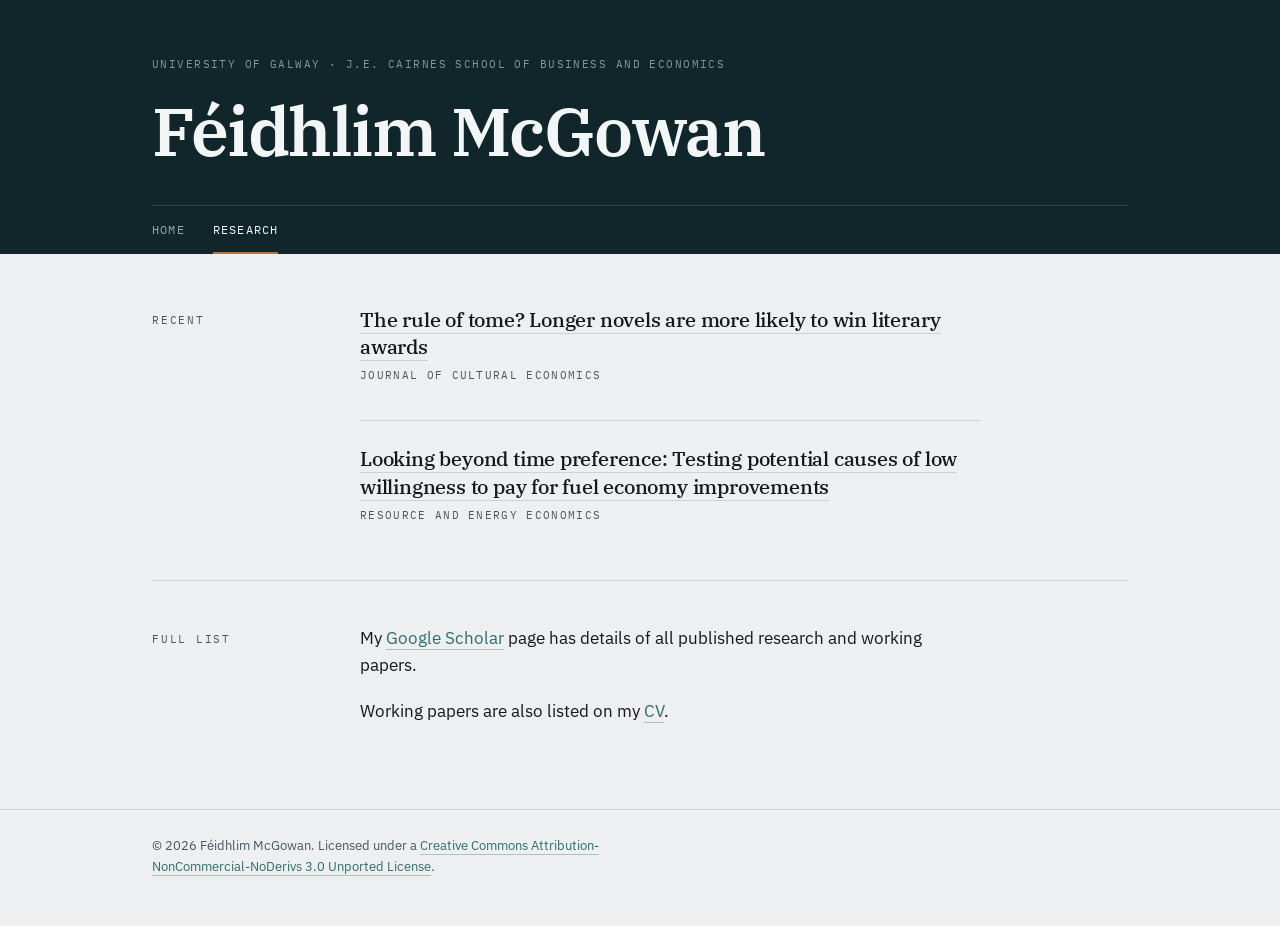
==== research.html @ b28275c6 "Add files via upload" ====
<!DOCTYPE html>
<html lang="en">
<head>
<meta charset="utf-8">
<meta name="viewport" content="width=device-width, initial-scale=1">
<title>Research — Féidhlim McGowan</title>
<meta name="description" content="Publications and working papers by Féidhlim McGowan, University of Galway.">
<link rel="preconnect" href="https://fonts.googleapis.com">
<link rel="preconnect" href="https://fonts.gstatic.com" crossorigin>
<link href="https://fonts.googleapis.com/css2?family=IBM+Plex+Mono:wght@400;500&family=IBM+Plex+Sans:wght@400;500&family=IBM+Plex+Serif:wght@400;500;600&display=swap" rel="stylesheet">
<link rel="stylesheet" href="style.css">
</head>
<body>

<header class="masthead">
  <div class="shell">
    <p class="eyebrow">University of Galway &middot; J.E. Cairnes School of Business and Economics</p>
    <h1 class="name"><a class="name-link" href="index.html">Féidhlim McGowan</a></h1>
    <nav class="nav" aria-label="Main">
      <a class="nav-link" href="index.html">Home</a>
      <a class="nav-link is-current" href="research.html" aria-current="page">Research</a>
    </nav>
  </div>
</header>

<main class="shell">

  <section class="row">
    <div class="row-side"><p class="label">Recent</p></div>
    <div class="row-main">
      <ol class="pubs">
        <li class="pub">
          <h2 class="pub-title"><a href="https://link.springer.com/article/10.1007/s10824-023-09488-5">The rule of tome? Longer novels are more likely to win literary awards</a></h2>
          <p class="pub-venue">Journal of Cultural Economics</p>
        </li>
        <li class="pub">
          <h2 class="pub-title"><a href="https://www.sciencedirect.com/science/article/pii/S0928765523000593">Looking beyond time preference: Testing potential causes of low willingness to pay for fuel economy improvements</a></h2>
          <p class="pub-venue">Resource and Energy Economics</p>
        </li>
      </ol>
    </div>
  </section>

  <section class="row">
    <div class="row-side"><p class="label">Full list</p></div>
    <div class="row-main">
      <p>My <a href="https://scholar.google.com/citations?user=2-0zZQ0AAAAJ&amp;hl=en">Google Scholar</a> page has details of all published research and working papers.</p>
      <p>Working papers are also listed on my <a href="https://drive.google.com/file/d/1mFG8vTPg3kO5vVx-VU3ewMBa4Q5LKQzz/view?usp=sharing">CV</a>.</p>
    </div>
  </section>

</main>

<footer class="footer">
  <div class="shell">
    <p>&copy; 2026 Féidhlim McGowan. Licensed under a <a href="http://creativecommons.org/licenses/by-nc-nd/3.0/deed.en_US">Creative Commons Attribution-NonCommercial-NoDerivs 3.0 Unported License</a>.</p>
  </div>
</footer>

</body>
</html>
---- style.css ----
:root {
  --paper: #edeff0;
  --deep: #10262b;
  --ink: #14181c;
  --slate: #4a565e;
  --sea: #2e6e6b;
  --ochre: #b4763a;
  --rule: #ccd2d5;
  --rule-dark: #2c4348;

  --serif: "IBM Plex Serif", Georgia, serif;
  --sans: "IBM Plex Sans", system-ui, sans-serif;
  --mono: "IBM Plex Mono", ui-monospace, monospace;
}

* { box-sizing: border-box; }

html { -webkit-text-size-adjust: 100%; }

body {
  margin: 0;
  background: var(--paper);
  color: var(--ink);
  font-family: var(--sans);
  font-size: 17px;
  line-height: 1.62;
}

.shell {
  width: 100%;
  max-width: 1040px;
  margin: 0 auto;
  padding: 0 32px;
}

a { color: var(--sea); text-decoration: none; border-bottom: 1px solid rgba(46,110,107,.35); }
a:hover { border-bottom-color: var(--sea); }
a:focus-visible { outline: 2px solid var(--ochre); outline-offset: 3px; border-radius: 2px; }

/* ---------- masthead ---------- */

.masthead {
  background: var(--deep);
  color: #e6ecec;
  padding: 56px 0 0;
}

.eyebrow {
  margin: 0 0 22px;
  font-family: var(--mono);
  font-size: 11px;
  letter-spacing: .13em;
  text-transform: uppercase;
  color: #7f9a9c;
}

.name {
  margin: 0;
  font-family: var(--serif);
  font-weight: 600;
  font-size: clamp(2.5rem, 7vw, 4.25rem);
  line-height: 1.02;
  letter-spacing: -.022em;
  color: #f2f6f6;
}

.name-link { color: inherit; border-bottom: 0; }
.name-link:hover { border-bottom: 0; color: #fff; }

/* signature element: the pronunciation key */
.pron {
  margin: 22px 0 0;
  display: flex;
  align-items: baseline;
  gap: 14px;
  flex-wrap: wrap;
  border-top: 1px solid var(--rule-dark);
  padding-top: 16px;
  max-width: 640px;
}

.pron dt {
  font-family: var(--mono);
  font-size: 11px;
  letter-spacing: .16em;
  text-transform: uppercase;
  color: #6d8a8d;
}

.pron dd { margin: 0; }

.pron-key {
  font-family: var(--serif);
  font-size: 1.22rem;
  color: var(--ochre);
  font-style: italic;
}

.pron-note {
  font-size: .88rem;
  color: #9db3b4;
}

.nav {
  display: flex;
  gap: 28px;
  margin-top: 40px;
  border-top: 1px solid var(--rule-dark);
  padding-top: 14px;
}

.nav-link {
  display: inline-block;
  padding-bottom: 12px;
  font-family: var(--mono);
  font-size: 12px;
  letter-spacing: .1em;
  text-transform: uppercase;
  color: #93aaac;
  border-bottom: 2px solid transparent;
}

.nav-link:hover { color: #dbe6e6; border-bottom-color: var(--rule-dark); }
.nav-link.is-current { color: #f2f6f6; border-bottom-color: var(--ochre); }

/* ---------- rows ---------- */

main.shell { padding-top: 8px; padding-bottom: 8px; }

.row {
  display: grid;
  grid-template-columns: 168px 1fr;
  gap: 40px;
  padding: 44px 0;
  border-bottom: 1px solid var(--rule);
}

.row:last-child { border-bottom: 0; }

.row-side { padding-top: 6px; }

.label {
  margin: 0;
  font-family: var(--mono);
  font-size: 11px;
  letter-spacing: .16em;
  text-transform: uppercase;
  color: var(--slate);
}

.row-main > :first-child { margin-top: 0; }
.row-main > :last-child { margin-bottom: 0; }
.row-main p { margin: 0 0 1.05em; max-width: 62ch; }

.lede {
  font-family: var(--serif);
  font-size: 1.24rem;
  line-height: 1.55;
}

.portrait { margin: 0; }
.portrait img {
  display: block;
  width: 100%;
  height: auto;
  filter: grayscale(1) contrast(1.04);
  border: 1px solid var(--rule);
}

.more { font-family: var(--mono); font-size: .82rem; letter-spacing: .04em; }

.links { list-style: none; margin: 0; padding: 0; }
.links li { padding: 9px 0; border-bottom: 1px solid var(--rule); max-width: 62ch; }
.links li:first-child { padding-top: 0; }
.links li:last-child { border-bottom: 0; }

.email {
  font-family: var(--mono);
  font-size: .95rem;
  word-break: break-word;
}
.dot { color: var(--ochre); }

.aside { color: var(--slate); font-size: .95rem; }

/* ---------- publications ---------- */

.pubs { list-style: none; margin: 0; padding: 0; counter-reset: pub; }

.pub {
  padding: 0 0 24px;
  margin: 0 0 24px;
  border-bottom: 1px solid var(--rule);
  max-width: 62ch;
}
.pub:last-child { border-bottom: 0; padding-bottom: 0; margin-bottom: 0; }

.pub-title {
  margin: 0 0 6px;
  font-family: var(--serif);
  font-weight: 500;
  font-size: 1.28rem;
  line-height: 1.35;
  letter-spacing: -.01em;
}

.pub-title a { color: var(--ink); border-bottom: 1px solid var(--rule); }
.pub-title a:hover { color: var(--sea); border-bottom-color: var(--sea); }

.pub-venue {
  margin: 0;
  font-family: var(--mono);
  font-size: 11px;
  letter-spacing: .12em;
  text-transform: uppercase;
  color: var(--slate);
}

/* ---------- footer ---------- */

.footer {
  border-top: 1px solid var(--rule);
  margin-top: 32px;
  padding: 26px 0 48px;
}

.footer p {
  margin: 0;
  font-size: .8rem;
  color: var(--slate);
  max-width: 62ch;
}

/* ---------- responsive ---------- */

@media (max-width: 680px) {
  body { font-size: 16px; }
  .shell { padding: 0 20px; }
  .masthead { padding-top: 36px; }
  .row { grid-template-columns: 1fr; gap: 14px; padding: 32px 0; }
  .row-side { padding-top: 0; }
  .portrait { max-width: 180px; }
  .nav { gap: 20px; margin-top: 30px; }
}
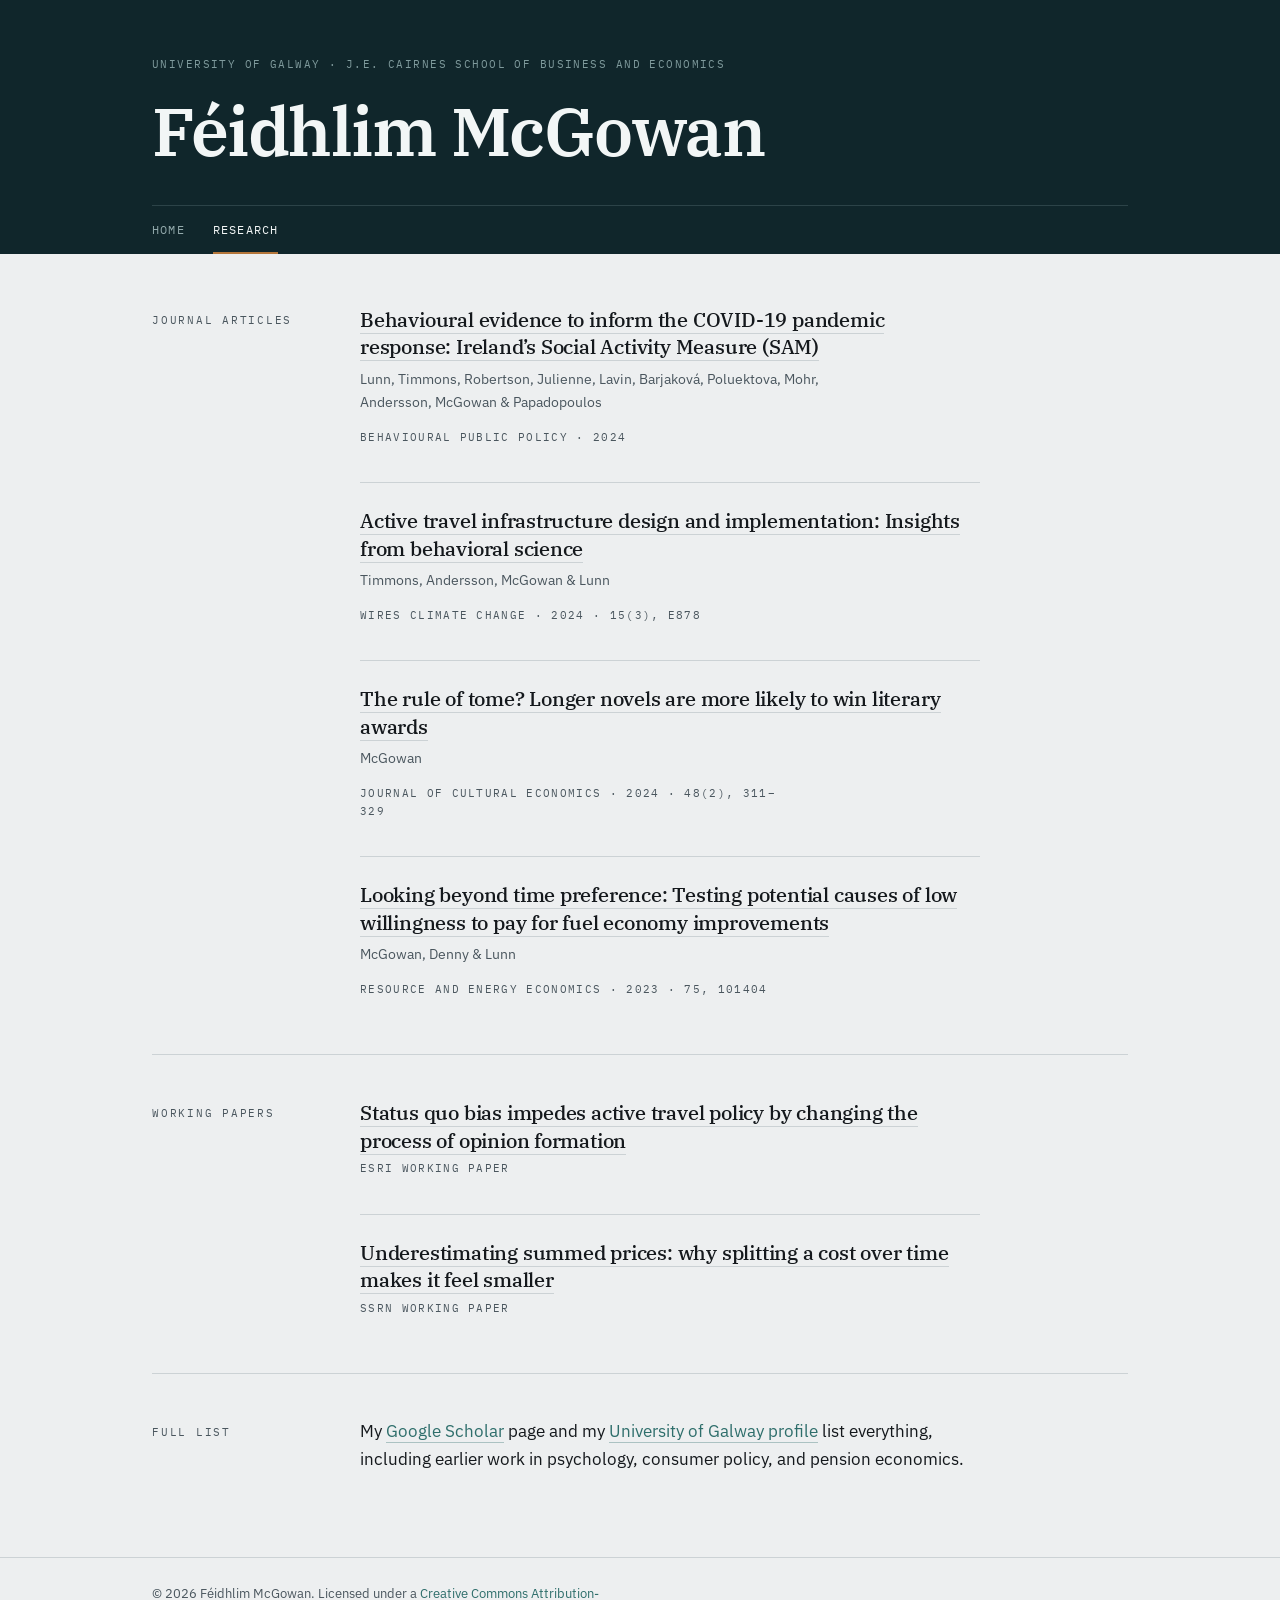
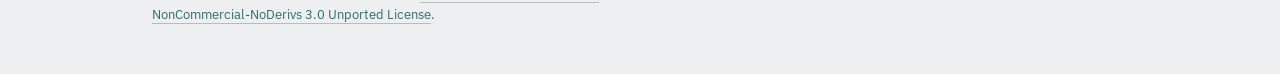
==== commit 6bd18b14: "Add files via upload" ====
--- a/research.html
+++ b/research.html
@@ -4,7 +4,7 @@
 <meta charset="utf-8">
 <meta name="viewport" content="width=device-width, initial-scale=1">
 <title>Research — Féidhlim McGowan</title>
-<meta name="description" content="Publications and working papers by Féidhlim McGowan, University of Galway.">
+<meta name="description" content="Publications and working papers by Féidhlim McGowan, behavioural economist, University of Galway.">
 <link rel="preconnect" href="https://fonts.googleapis.com">
 <link rel="preconnect" href="https://fonts.gstatic.com" crossorigin>
 <link href="https://fonts.googleapis.com/css2?family=IBM+Plex+Mono:wght@400;500&family=IBM+Plex+Sans:wght@400;500&family=IBM+Plex+Serif:wght@400;500;600&display=swap" rel="stylesheet">
@@ -26,16 +26,44 @@
 <main class="shell">
 
   <section class="row">
-    <div class="row-side"><p class="label">Recent</p></div>
+    <div class="row-side"><p class="label">Journal articles</p></div>
     <div class="row-main">
       <ol class="pubs">
         <li class="pub">
-          <h2 class="pub-title"><a href="https://link.springer.com/article/10.1007/s10824-023-09488-5">The rule of tome? Longer novels are more likely to win literary awards</a></h2>
-          <p class="pub-venue">Journal of Cultural Economics</p>
+          <h2 class="pub-title"><a href="https://doi.org/10.1017/bpp.2024.9">Behavioural evidence to inform the COVID-19 pandemic response: Ireland&rsquo;s Social Activity Measure (SAM)</a></h2>
+          <p class="pub-meta">Lunn, Timmons, Robertson, Julienne, Lavin, Barjaková, Poluektova, Mohr, Andersson, McGowan &amp; Papadopoulos</p>
+          <p class="pub-venue">Behavioural Public Policy &middot; 2024</p>
         </li>
         <li class="pub">
-          <h2 class="pub-title"><a href="https://www.sciencedirect.com/science/article/pii/S0928765523000593">Looking beyond time preference: Testing potential causes of low willingness to pay for fuel economy improvements</a></h2>
-          <p class="pub-venue">Resource and Energy Economics</p>
+          <h2 class="pub-title"><a href="https://doi.org/10.1002/wcc.878">Active travel infrastructure design and implementation: Insights from behavioral science</a></h2>
+          <p class="pub-meta">Timmons, Andersson, McGowan &amp; Lunn</p>
+          <p class="pub-venue">WIREs Climate Change &middot; 2024 &middot; 15(3), e878</p>
+        </li>
+        <li class="pub">
+          <h2 class="pub-title"><a href="https://doi.org/10.1007/s10824-023-09488-5">The rule of tome? Longer novels are more likely to win literary awards</a></h2>
+          <p class="pub-meta">McGowan</p>
+          <p class="pub-venue">Journal of Cultural Economics &middot; 2024 &middot; 48(2), 311&ndash;329</p>
+        </li>
+        <li class="pub">
+          <h2 class="pub-title"><a href="https://doi.org/10.1016/j.reseneeco.2023.101404">Looking beyond time preference: Testing potential causes of low willingness to pay for fuel economy improvements</a></h2>
+          <p class="pub-meta">McGowan, Denny &amp; Lunn</p>
+          <p class="pub-venue">Resource and Energy Economics &middot; 2023 &middot; 75, 101404</p>
+        </li>
+      </ol>
+    </div>
+  </section>
+
+  <section class="row">
+    <div class="row-side"><p class="label">Working papers</p></div>
+    <div class="row-main">
+      <ol class="pubs">
+        <li class="pub">
+          <h2 class="pub-title"><a href="https://www.esri.ie/publications/status-quo-bias-impedes-active-travel-policy-by-changing-the-process-of-opinion">Status quo bias impedes active travel policy by changing the process of opinion formation</a></h2>
+          <p class="pub-venue">ESRI working paper</p>
+        </li>
+        <li class="pub">
+          <h2 class="pub-title"><a href="https://papers.ssrn.com/sol3/papers.cfm?abstract_id=4021708">Underestimating summed prices: why splitting a cost over time makes it feel smaller</a></h2>
+          <p class="pub-venue">SSRN working paper</p>
         </li>
       </ol>
     </div>
@@ -44,8 +72,7 @@
   <section class="row">
     <div class="row-side"><p class="label">Full list</p></div>
     <div class="row-main">
-      <p>My <a href="https://scholar.google.com/citations?user=2-0zZQ0AAAAJ&amp;hl=en">Google Scholar</a> page has details of all published research and working papers.</p>
-      <p>Working papers are also listed on my <a href="https://drive.google.com/file/d/1mFG8vTPg3kO5vVx-VU3ewMBa4Q5LKQzz/view?usp=sharing">CV</a>.</p>
+      <p>My <a href="https://scholar.google.com/citations?user=2-0zZQ0AAAAJ&amp;hl=en">Google Scholar</a> page and my <a href="https://research.universityofgalway.ie/en/persons/f%C3%A9idhlim-mcgowan/">University of Galway profile</a> list everything, including earlier work in psychology, consumer policy, and pension economics.</p>
     </div>
   </section>
 
--- a/style.css
+++ b/style.css
@@ -207,6 +207,12 @@
 .pub-title a { color: var(--ink); border-bottom: 1px solid var(--rule); }
 .pub-title a:hover { color: var(--sea); border-bottom-color: var(--sea); }
 
+.pub-meta {
+  margin: 0 0 4px;
+  font-size: .9rem;
+  color: var(--slate);
+}
+
 .pub-venue {
   margin: 0;
   font-family: var(--mono);
@@ -214,6 +220,52 @@
   letter-spacing: .12em;
   text-transform: uppercase;
   color: var(--slate);
+}
+
+/* research strands */
+
+.strands { margin: 0; max-width: 62ch; }
+
+.strands dt {
+  font-family: var(--serif);
+  font-weight: 500;
+  font-size: 1.1rem;
+  margin: 0 0 4px;
+}
+
+.strands dt + dd { margin: 0 0 22px; }
+.strands dd:last-child { margin-bottom: 0; }
+
+.funder {
+  display: block;
+  font-family: var(--mono);
+  font-size: 10px;
+  font-weight: 400;
+  letter-spacing: .14em;
+  text-transform: uppercase;
+  color: var(--ochre);
+  margin-top: 3px;
+}
+
+.topics { margin: 0; padding: 0; list-style: none; max-width: 62ch; counter-reset: topic; }
+
+.topics li {
+  position: relative;
+  padding: 8px 0 8px 30px;
+  border-bottom: 1px solid var(--rule);
+  counter-increment: topic;
+}
+
+.topics li:last-child { border-bottom: 0; }
+
+.topics li::before {
+  content: counter(topic, decimal-leading-zero);
+  position: absolute;
+  left: 0;
+  top: 10px;
+  font-family: var(--mono);
+  font-size: 11px;
+  color: var(--ochre);
 }
 
 /* ---------- footer ---------- */
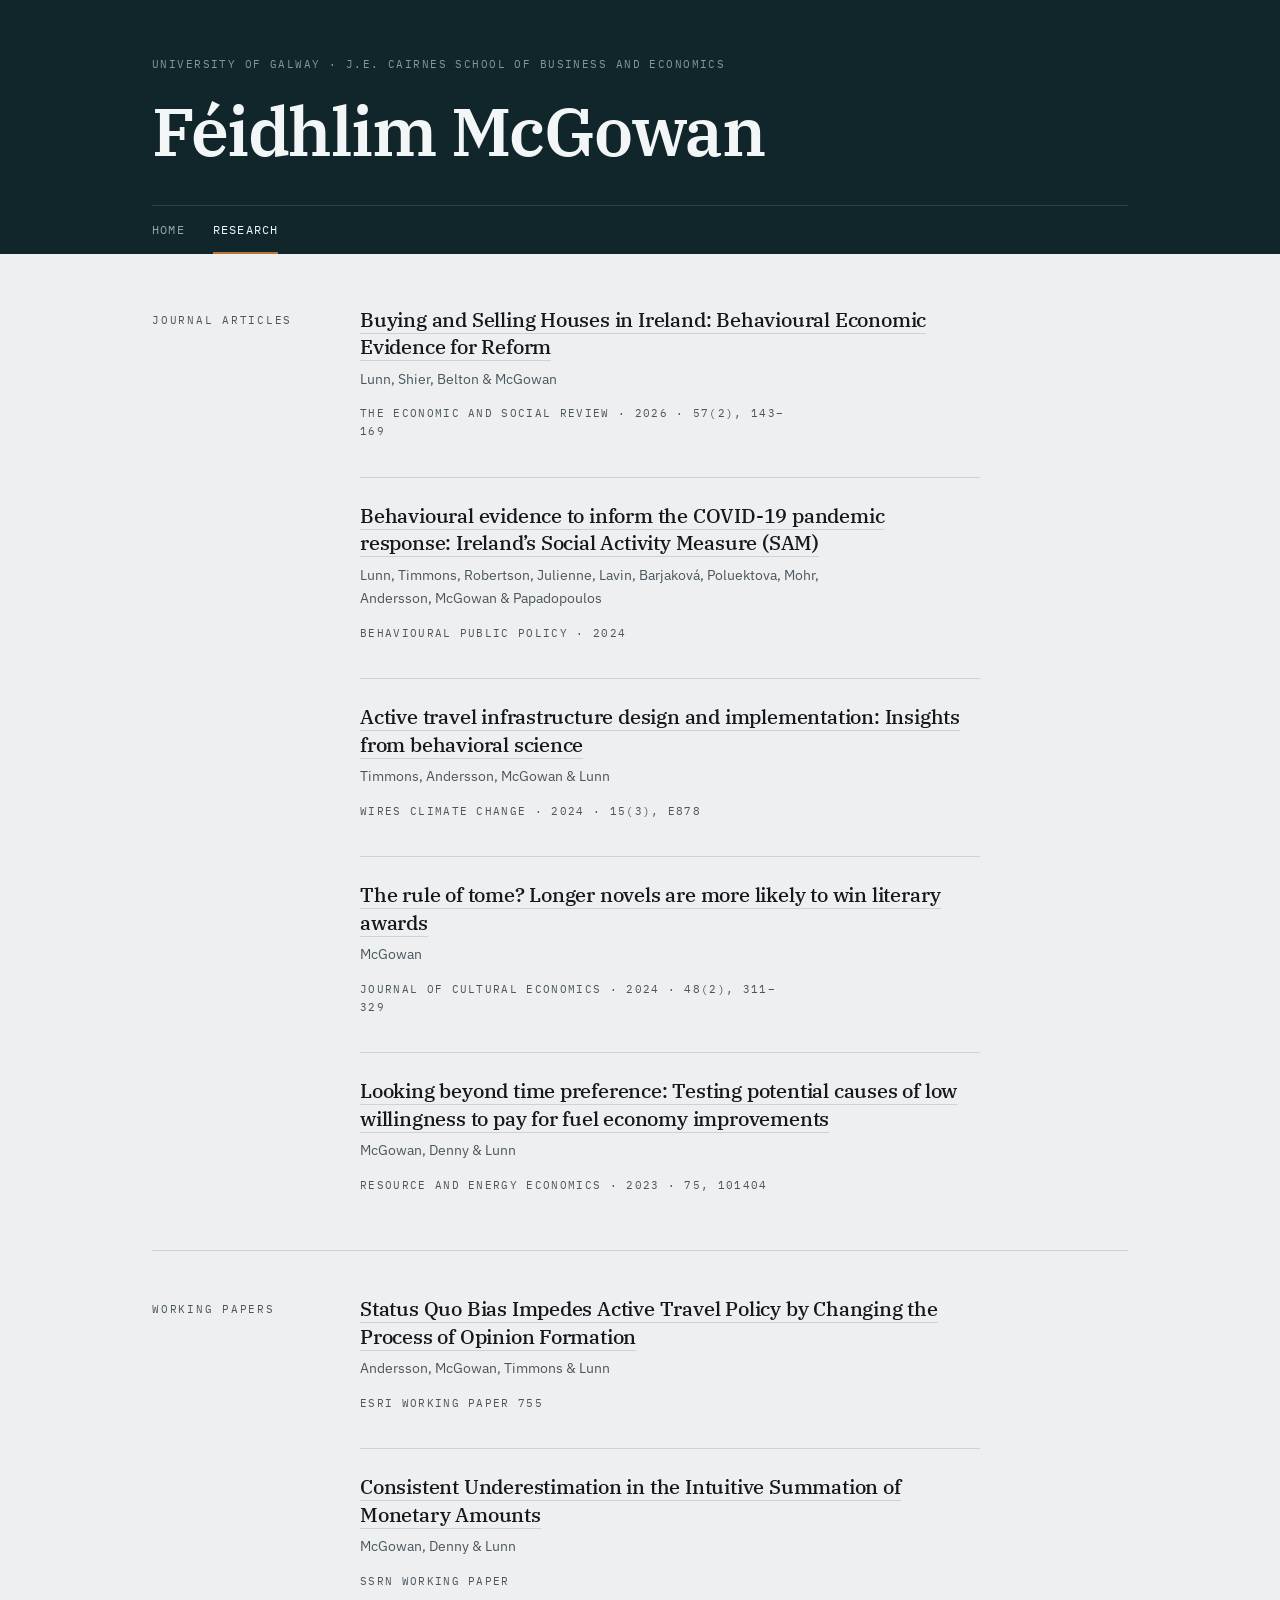
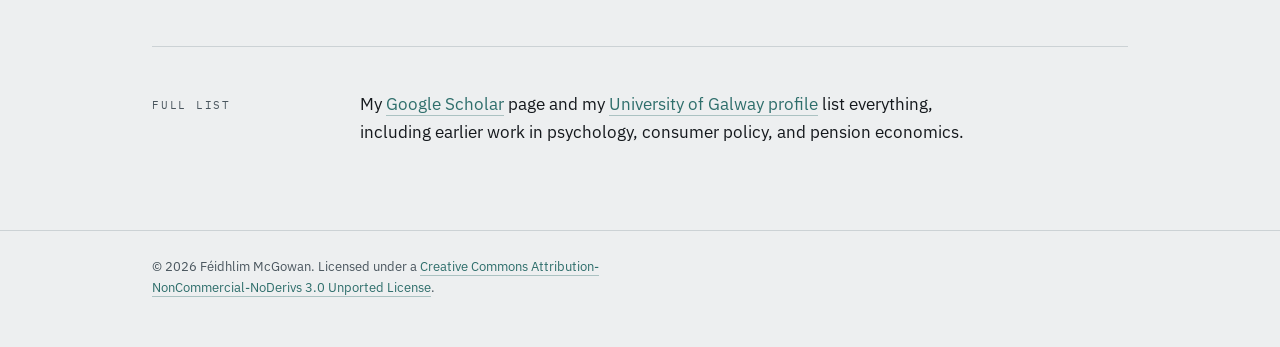
==== commit 5c4e6968: "Rename research_1.html to research.html" ====
--- a/research.html
+++ b/research.html
@@ -30,6 +30,11 @@
     <div class="row-main">
       <ol class="pubs">
         <li class="pub">
+          <h2 class="pub-title"><a href="https://esr.ie/index.php/esr/article/view/3346/1189">Buying and Selling Houses in Ireland: Behavioural Economic Evidence for Reform</a></h2>
+          <p class="pub-meta">Lunn, Shier, Belton &amp; McGowan</p>
+          <p class="pub-venue">The Economic and Social Review &middot; 2026 &middot; 57(2), 143&ndash;169</p>
+        </li>
+        <li class="pub">
           <h2 class="pub-title"><a href="https://doi.org/10.1017/bpp.2024.9">Behavioural evidence to inform the COVID-19 pandemic response: Ireland&rsquo;s Social Activity Measure (SAM)</a></h2>
           <p class="pub-meta">Lunn, Timmons, Robertson, Julienne, Lavin, Barjaková, Poluektova, Mohr, Andersson, McGowan &amp; Papadopoulos</p>
           <p class="pub-venue">Behavioural Public Policy &middot; 2024</p>
@@ -58,11 +63,13 @@
     <div class="row-main">
       <ol class="pubs">
         <li class="pub">
-          <h2 class="pub-title"><a href="https://www.esri.ie/publications/status-quo-bias-impedes-active-travel-policy-by-changing-the-process-of-opinion">Status quo bias impedes active travel policy by changing the process of opinion formation</a></h2>
-          <p class="pub-venue">ESRI working paper</p>
+          <h2 class="pub-title"><a href="https://www.esri.ie/publications/status-quo-bias-impedes-active-travel-policy-by-changing-the-process-of-opinion">Status Quo Bias Impedes Active Travel Policy by Changing the Process of Opinion Formation</a></h2>
+          <p class="pub-meta">Andersson, McGowan, Timmons &amp; Lunn</p>
+          <p class="pub-venue">ESRI Working Paper 755</p>
         </li>
         <li class="pub">
-          <h2 class="pub-title"><a href="https://papers.ssrn.com/sol3/papers.cfm?abstract_id=4021708">Underestimating summed prices: why splitting a cost over time makes it feel smaller</a></h2>
+          <h2 class="pub-title"><a href="https://papers.ssrn.com/sol3/papers.cfm?abstract_id=4021708">Consistent Underestimation in the Intuitive Summation of Monetary Amounts</a></h2>
+          <p class="pub-meta">McGowan, Denny &amp; Lunn</p>
           <p class="pub-venue">SSRN working paper</p>
         </li>
       </ol>
